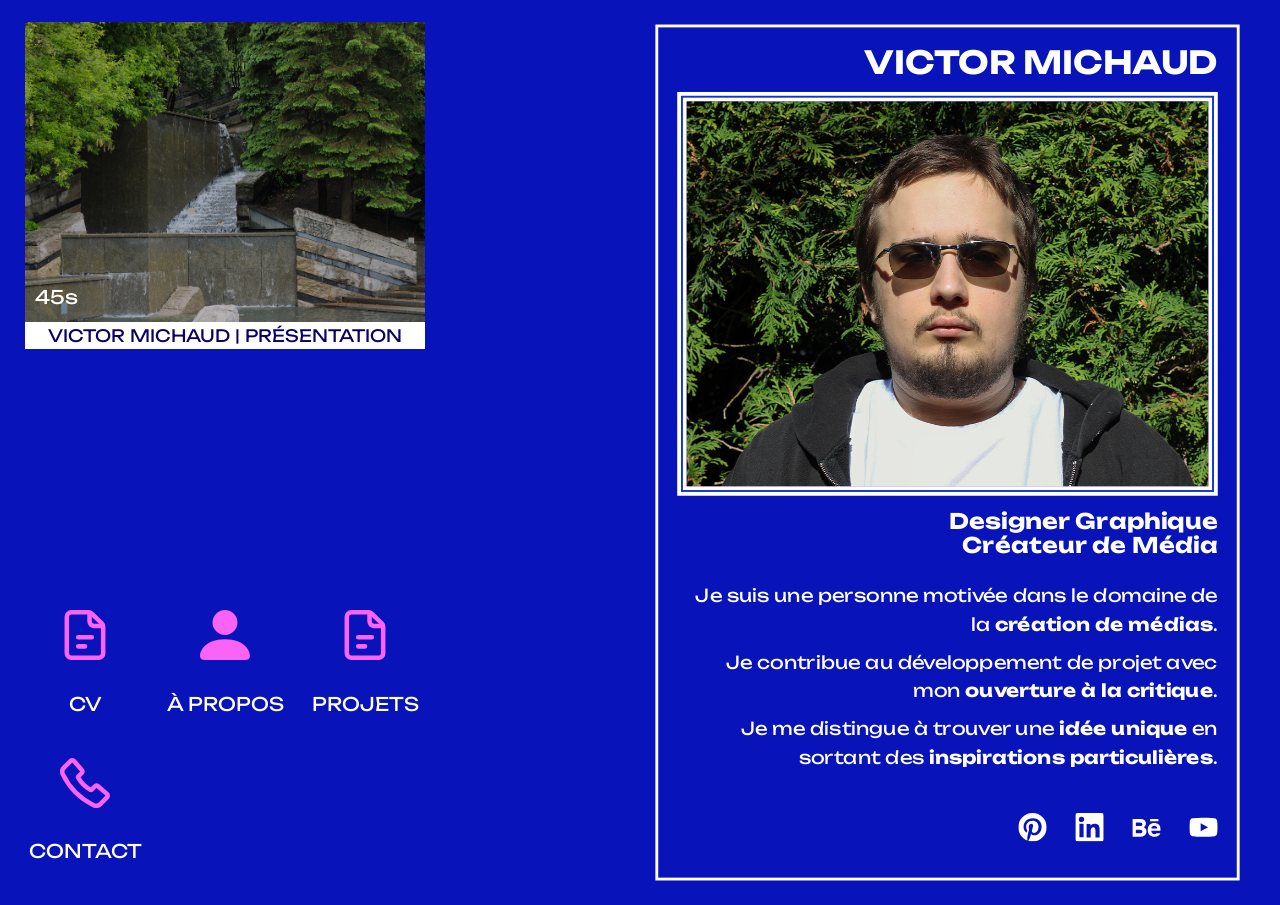
==== index.html @ b1c37953 "Import des changements" ====
<!DOCTYPE html>
<html lang="fr">

<head>
    <meta charset="utf-8" />
    <meta name="viewport" content="width=device-width, initial-scale=1.0" />
    <title>VICTOR MICHAUD | PORTFOLIO</title>

    <link rel="stylesheet" href="styles/main.css" />

    <script>
        // À décommenter lorsque rendu dans le fichier .php pour que les icônes fonctionnent dans WP
        // iconsPath = '<?php bloginfo('template_url') ?>/dist/';
    </script>
    <script src="scripts/main.js" defer></script>
</head>

<body class="body_hub">
    <section class="hub">
        <div class="wrapper">
            <div class="hub-left">
                <a class="video" href="apropos.html#video">
                    <div class="thumbnail-video">
                        <img src="assets/images/Passion_photo.jpg" alt="">
                        <p>45s</p>
                    </div>
                    <div class="video-title">
                        <p>VICTOR MICHAUD | PRÉSENTATION</p>
                    </div>
                </a>
                <nav class="nav-hub">
                    <ul>
                        <li>
                            <a href="">
                                <svg class="icon icon--stroke">
                                    <use href="#icon-document"></use>
                                </svg>
                                <p>CV</p>
                            </a>
                        </li>
                        <li>
                            <a href="apropos.html">
                                <svg class="icon">
                                    <use href="#icon-profile"></use>
                                </svg>
                                <p>À PROPOS</p>
                            </a>
                        </li>
                        <li>
                            <a href="projets.html">
                                <svg class="icon icon--stroke">
                                    <use href="#icon-document"></use>
                                </svg>
                                <p>PROJETS</p>
                            </a>
                        </li>
                        <li>
                            <a href="">
                                <svg class="icon icon--stroke">
                                    <use href="#icon-contact"></use>
                                </svg>
                                <p>CONTACT</p>
                            </a>
                        </li>
                    </ul>
                </nav>
            </div>
            <div class="profile-hub">
                <h1>VICTOR MICHAUD</h1>
                <div class="cadre-img-blanc">
                    <img src="assets/images/Photo_profile_1.jpg" alt="">
                </div>
                <div class="titre-profile">
                    <h2>Designer Graphique</h2>
                    <h2>Créateur de Média</h2>
                </div>
                <div class="valeur">
                    <p>Je suis une personne motivée dans le domaine de la <span>création de médias</span>.</p>
                    <p>Je contribue au développement de projet avec mon <span>ouverture à la critique</span>.</p>
                    <p>Je me distingue à trouver une <span>idée unique</span> en sortant des <span>inspirations particulières</span>.</p>
                </div>
                <nav class="social">
                    <ul>
                        <li>
                            <a href="https://pin.it/2HWexql4p" target="_blank">
                                <svg class="icon">
                                    <use href="#icon-pinterest"></use>
                                </svg>
                            </a>
                        </li>
                        <li>
                            <a href="https://www.linkedin.com/in/victor-michaud-154959441/" target="_blank">
                                <svg class="icon">
                                    <use href="#icon-linkedin"></use>
                                </svg>
                            </a>
                        </li>
                        <li>
                            <a href="https://www.behance.net/victormichaud" target="_blank">
                                <svg class="icon">
                                    <use href="#icon-behance"></use>
                                </svg>
                            </a>
                        </li>
                        <li>
                            <a href="https://www.youtube.com/@VVVictorMichaud" target="_blank">
                                <svg class="icon">
                                    <use href="#icon-youtube"></use>
                                </svg>
                            </a>
                        </li>
                    </ul>
                </nav>
            </div>
        </div>
    </section>
</body>

</html>
---- styles/main.css ----
@charset "UTF-8";
@import "https://fonts.googleapis.com/css2?family=Albert+Sans:ital,wght@0,100..900;1,100..900&family=Unbounded:wght@200..900&display=swap";
/* ==========================================================================
   cover / tools
   ========================================================================== */
/* ==========================================================================
   cover / typo
   ========================================================================== */
/* ==========================================================================
   COLORS / SETTINGS
   ========================================================================== */
:root {
  --color-white: #fff;
  --color-black: #18020C;
  --color-primary: #1032CF;
  --color-secondary: #FB62F6;
  --color-bg-primary: #fff;
  --color-bg-secondary: #0814BA;
  --color-texte: #09006A;
  --color-link: #1033D5;
}

/* ==========================================================================
   easing / settings
   ========================================================================== */
/* ==========================================================================
   FONTS / SETTINGS
   ========================================================================== */
:root {
  --font-primary: "unbounded", sans-serif;
  --font-secondary: "Albert Sans", sans-serif;
  --font-size-content: clamp(1rem, 0.21vw + 0.94rem, 1.13rem);
  --font-size-h1: clamp(1.25rem, 1.67vw + 0.75rem, 2.25rem);
  --font-size-h2: clamp(1rem, 0.83vw + 0.75rem, 1.5rem);
  --font-size-p: clamp(0.81rem, 0.73vw + 0.59rem, 1.25rem);
  --font-size-a: clamp(0.75rem, 0.63vw + 0.56rem, 1.13rem);
  --font-size-btn: 14px;
}

/* ==========================================================================
   DIMENSIONS / SETTINGS
   ========================================================================== */
:root {
  --spacing-xs: 5px;
  --spacing-sm: 15px;
  --spacing-md: 30px;
  --spacing-lg: 50px;
  --spacing-xl: 100px;
  --spacing-xxl: 220px;
}

/*! normalize.css v8.0.1 | MIT License | github.com/necolas/normalize.css */
/* Document
   ========================================================================== */
/**
 * 1. Correct the line height in all browsers.
 * 2. Prevent adjustments of font size after orientation changes in iOS.
 */
html {
  line-height: 1.15; /* 1 */
  -webkit-text-size-adjust: 100%; /* 2 */
}

/* Sections
     ========================================================================== */
/**
   * Remove the margin in all browsers.
   */
body {
  margin: 0;
}

/**
   * Render the `main` element consistently in IE.
   */
main {
  display: block;
}

/**
   * Correct the font size and margin on `h1` elements within `section` and
   * `article` contexts in Chrome, Firefox, and Safari.
   */
h1 {
  font-size: 2em;
  margin: 0.67em 0;
}

/* Grouping content
     ========================================================================== */
/**
   * 1. Add the correct box sizing in Firefox.
   * 2. Show the overflow in Edge and IE.
   */
hr {
  box-sizing: content-box; /* 1 */
  height: 0; /* 1 */
  overflow: visible; /* 2 */
}

/**
   * 1. Correct the inheritance and scaling of font size in all browsers.
   * 2. Correct the odd `em` font sizing in all browsers.
   */
pre {
  font-family: monospace, monospace; /* 1 */
  font-size: 1em; /* 2 */
}

/* Text-level semantics
     ========================================================================== */
/**
   * Remove the gray background on active links in IE 10.
   */
a {
  background-color: transparent;
}

/**
   * 1. Remove the bottom border in Chrome 57-
   * 2. Add the correct text decoration in Chrome, Edge, IE, Opera, and Safari.
   */
abbr[title] {
  border-bottom: none; /* 1 */
  text-decoration: underline; /* 2 */
  -webkit-text-decoration: underline dotted;
          text-decoration: underline dotted; /* 2 */
}

/**
   * Add the correct font weight in Chrome, Edge, and Safari.
   */
b,
strong {
  font-weight: bolder;
}

/**
   * 1. Correct the inheritance and scaling of font size in all browsers.
   * 2. Correct the odd `em` font sizing in all browsers.
   */
code,
kbd,
samp {
  font-family: monospace, monospace; /* 1 */
  font-size: 1em; /* 2 */
}

/**
   * Add the correct font size in all browsers.
   */
small {
  font-size: 80%;
}

/**
   * Prevent `sub` and `sup` elements from affecting the line height in
   * all browsers.
   */
sub,
sup {
  font-size: 75%;
  line-height: 0;
  position: relative;
  vertical-align: baseline;
}

sub {
  bottom: -0.25em;
}

sup {
  top: -0.5em;
}

/* Embedded content
     ========================================================================== */
/**
   * Remove the border on images inside links in IE 10.
   */
img {
  border-style: none;
}

/* Forms
     ========================================================================== */
/**
   * 1. Change the font styles in all browsers.
   * 2. Remove the margin in Firefox and Safari.
   */
button,
input,
optgroup,
select,
textarea {
  font-family: inherit; /* 1 */
  font-size: 100%; /* 1 */
  line-height: 1.15; /* 1 */
  margin: 0; /* 2 */
}

/**
   * Show the overflow in IE.
   * 1. Show the overflow in Edge.
   */
button,
input {
  /* 1 */
  overflow: visible;
}

/**
   * Remove the inheritance of text transform in Edge, Firefox, and IE.
   * 1. Remove the inheritance of text transform in Firefox.
   */
button,
select {
  /* 1 */
  text-transform: none;
}

/**
   * Correct the inability to style clickable types in iOS and Safari.
   */
button,
[type=button],
[type=reset],
[type=submit] {
  -webkit-appearance: button;
}

/**
   * Remove the inner border and padding in Firefox.
   */
button::-moz-focus-inner,
[type=button]::-moz-focus-inner,
[type=reset]::-moz-focus-inner,
[type=submit]::-moz-focus-inner {
  border-style: none;
  padding: 0;
}

/**
   * Restore the focus styles unset by the previous rule.
   */
button:-moz-focusring,
[type=button]:-moz-focusring,
[type=reset]:-moz-focusring,
[type=submit]:-moz-focusring {
  outline: 1px dotted ButtonText;
}

/**
   * Correct the padding in Firefox.
   */
fieldset {
  padding: 0.35em 0.75em 0.625em;
}

/**
   * 1. Correct the text wrapping in Edge and IE.
   * 2. Correct the color inheritance from `fieldset` elements in IE.
   * 3. Remove the padding so developers are not caught out when they zero out
   *    `fieldset` elements in all browsers.
   */
legend {
  box-sizing: border-box; /* 1 */
  color: inherit; /* 2 */
  display: table; /* 1 */
  max-width: 100%; /* 1 */
  padding: 0; /* 3 */
  white-space: normal; /* 1 */
}

/**
   * Add the correct vertical alignment in Chrome, Firefox, and Opera.
   */
progress {
  vertical-align: baseline;
}

/**
   * Remove the default vertical scrollbar in IE 10+.
   */
textarea {
  overflow: auto;
}

/**
   * 1. Add the correct box sizing in IE 10.
   * 2. Remove the padding in IE 10.
   */
[type=checkbox],
[type=radio] {
  box-sizing: border-box; /* 1 */
  padding: 0; /* 2 */
}

/**
   * Correct the cursor style of increment and decrement buttons in Chrome.
   */
[type=number]::-webkit-inner-spin-button,
[type=number]::-webkit-outer-spin-button {
  height: auto;
}

/**
   * 1. Correct the odd appearance in Chrome and Safari.
   * 2. Correct the outline style in Safari.
   */
[type=search] {
  -webkit-appearance: textfield; /* 1 */
  outline-offset: -2px; /* 2 */
}

/**
   * Remove the inner padding in Chrome and Safari on macOS.
   */
[type=search]::-webkit-search-decoration {
  -webkit-appearance: none;
}

/**
   * 1. Correct the inability to style clickable types in iOS and Safari.
   * 2. Change font properties to `inherit` in Safari.
   */
::-webkit-file-upload-button {
  -webkit-appearance: button; /* 1 */
  font: inherit; /* 2 */
}

/* Interactive
     ========================================================================== */
/*
   * Add the correct display in Edge, IE 10+, and Firefox.
   */
details {
  display: block;
}

/*
   * Add the correct display in all browsers.
   */
summary {
  display: list-item;
}

/* Misc
     ========================================================================== */
/**
   * Add the correct display in IE 10+.
   */
template {
  display: none;
}

/**
   * Add the correct display in IE 10.
   */
[hidden] {
  display: none;
}

/* ==========================================================================
   RESET / GENERIC
   ========================================================================== */
html {
  box-sizing: border-box;
}

*,
*:before,
*:after {
  box-sizing: inherit;
}

img {
  max-width: 100%;
}

.tt {
  align-items: center;
  color: var(--color-black);
  display: flex;
  height: 100vh;
  font: 800 75px/1.5 helvetica, sans-serif;
  justify-content: center;
  position: fixed;
  left: 0;
  margin: 0;
  top: 0;
  width: 100vw;
}

/* ==========================================================================
   BODY / ELEMENT
   Le body permet d'initialiser les propriétés générales de la page.
   Les éléments de la page vont hérités des propriétés inscrite dans body
   ========================================================================== */
body {
  font-family: var(--font-primary);
  font-size: var(--font-size-content);
  color: var(--color-texte);
  line-height: 1.6;
  background-color: var(--color-bg-primary);
}

/* ==========================================================================
   HEADINGS / ELEMENT
   ========================================================================== */
h1,
h2,
h3,
h4,
h5,
h6 {
  font-family: var(--font-primary);
  line-height: 1.1;
  font-weight: bold;
  margin: 0;
}

h1 {
  font-size: var(--font-size-h1);
  line-height: 1;
}

h2 {
  font-size: var(--font-size-h2);
}

h3 {
  font-size: var(--font-size-h3);
}

h4 {
  font-size: var(--font-size-h4);
}

h5 {
  font-size: var(--font-size-h5);
}

h6 {
  font-size: var(--font-size-h6);
}

em {
  font-style: italic;
}

a {
  font-size: var(--font-size-a);
}

p {
  font-size: var(--font-size-p);
}

/* ==========================================================================
   LINKS / ELEMENTS
   Style de base de tous les liens et bouton du site
   ========================================================================== */
a {
  color: inherit;
  text-decoration: none;
  transition: all 0.2s ease-in;
}
a:hover {
  color: var(--color-secondary);
}

/* ==========================================================================
   WRAPPER / ELEMENT
   ========================================================================== */
.wrapper {
  max-width: 1440px;
  width: calc(100% - var(--spacing-lg));
  margin: 0 auto;
}

header {
  --header-height: 100px;
  --header-transition: 0.3s;
  --transition-time: 0.5s;
  background-color: var(--color-bg-secondary);
  color: var(--color-white);
  position: sticky;
  top: 0;
  width: 100%;
  z-index: 10;
  transition: transform 0.5s cubic-bezier(0.645, 0.045, 0.355, 1);
}
.header-is-hidden.is-scrolling-down:not(.nav-is-active) header {
  transform: translateY(-100%) translateY(4px);
}
header .wrapper {
  display: flex;
  align-items: center;
  justify-content: space-between;
  padding: 10px 0;
}
header .wrapper .logo {
  width: 15%;
  transform: scale(1) rotateZ(-1deg);
  transition: all 0.5s ease-in;
}
header .wrapper .logo:hover {
  transform: scale(1.05) rotateZ(3deg);
}
header .wrapper .nav-header {
  display: flex;
  align-items: center;
  justify-content: center;
  gap: 50px;
}
header .wrapper .nav-header .social ul {
  display: flex;
  align-items: center;
  justify-content: center;
  gap: 30px;
  list-style: none;
  padding: 0;
}
header .wrapper .nav-header .social ul .icon {
  width: 25px;
  height: 25px;
}
header .wrapper .nav-header .nav-page ul {
  display: flex;
  align-items: center;
  justify-content: center;
  gap: 30px;
  list-style: none;
  padding: 0;
}

.header__toggle {
  --bar-height: 5px;
  --bar-spacer: 6px;
  --bar-width: 50px;
  background-color: transparent;
  border: none;
  outline: none;
  cursor: pointer;
  padding: 0;
  position: relative;
  width: var(--bar-width);
  height: var(--bar-width);
  z-index: 8;
}
.header__toggle span {
  background: var(--color-white);
  border-radius: 3px;
  height: var(--bar-height);
  width: 100%;
  position: absolute;
  top: calc(50% - var(--bar-height) / 2);
  left: calc(50% - var(--bar-width) / 2);
  transition: all var(--header-transition) cubic-bezier(0.645, 0.045, 0.355, 1);
}
.header__toggle span:nth-child(1) {
  top: calc(50% - var(--bar-height) / 2 - var(--bar-height) - var(--bar-spacer));
}
.header__toggle span:nth-child(3) {
  top: calc(50% - var(--bar-height) / 2 + var(--bar-height) + var(--bar-spacer));
}
.nav-is-active .header__toggle span:nth-child(3) {
  transform: scaleX(50%);
}
@media screen and (min-width: 1024px) {
  .header__toggle {
    display: none;
  }
}

.nav-header {
  gap: 30px;
  background-color: var(--color-bg-secondary);
  color: var(--color-white);
  position: absolute;
  top: 0;
  left: 0;
  height: 100vh;
  width: 100%;
  display: flex;
  align-items: center;
  justify-content: center;
  margin: auto;
  overflow-y: auto;
  transform: translateY(-100%);
  transition: all var(--header-transition) cubic-bezier(0.86, 0, 0.07, 1);
}
.nav-header ul {
  opacity: 0;
  transition: opacity 0.5s ease-in;
}
.nav-is-active .nav-header {
  transform: translateY(0);
  opacity: 100%;
  display: flex;
  flex-direction: column;
  justify-content: center;
}
.nav-is-active .nav-header ul {
  opacity: 100%;
}
.nav-is-active .nav-header .nav-page ul {
  display: flex;
  flex-direction: column;
}
.nav-header a {
  display: block;
  text-align: center;
}
@media screen and (min-width: 1024px) {
  .nav-header {
    overflow-y: visible;
    display: block;
    background: unset;
    position: relative;
    height: auto;
    width: auto;
    margin: 0;
    padding-top: 0;
    transform: translateY(0);
    z-index: 2;
  }
  .nav-header ul {
    flex-direction: row;
    transform: translateY(0);
    opacity: 100%;
  }
}

.nav-is-active body {
  overflow: hidden;
}
@media screen and (min-width: 1024px) {
  .nav-is-active body {
    overflow: auto;
  }
}

footer {
  background-color: var(--color-bg-secondary);
  color: var(--color-white);
  text-align: center;
  padding: 20px 0;
}
footer .wrapper {
  display: flex;
  align-items: center;
  justify-content: space-between;
  gap: 60px;
}
@media screen and (max-width: 1024px) {
  footer .wrapper {
    display: flex;
    flex-direction: column;
  }
}
footer p {
  margin: 0;
}
footer .logo {
  display: block;
  width: 15%;
  transform: scale(1) rotateZ(-1deg);
  transition: all 0.5s ease-in;
}
footer .logo:hover {
  transform: scale(1.05) rotateZ(3deg);
}
@media screen and (max-width: 1024px) {
  footer .logo {
    width: 35%;
  }
}
footer .nav-footer {
  display: flex;
  align-items: center;
  justify-content: center;
  gap: 50px;
}
footer .nav-footer .social ul {
  display: flex;
  align-items: center;
  justify-content: center;
  gap: 30px;
  list-style: none;
  padding: 0;
}
footer .nav-footer .social ul .icon {
  width: 25px;
  height: 25px;
}

.cadre-img-blanc {
  --border-size: 4px;
  background-color: var(--color-primary);
  border: var(--border-size) solid var(--color-white);
  padding: 2px;
}
.cadre-img-blanc img {
  border: var(--border-size) solid var(--color-white);
  display: block;
  width: 100%;
  height: 100%;
  -o-object-fit: cover;
     object-fit: cover;
}

.cadre-img-bleu {
  --border-size: 4px;
  background-color: var(--color-white);
  border: var(--border-size) solid var(--color-primary);
  padding: 2px;
}
.cadre-img-bleu img {
  border: var(--border-size) solid var(--color-primary);
  display: block;
  width: 100%;
  height: 100%;
  -o-object-fit: cover;
     object-fit: cover;
}

.bar {
  display: block;
  height: 4px;
  background-color: var(--color-primary);
  border-radius: 4px;
}

h1 span, h2 span, p span {
  font-weight: 700;
}

.cards-skill {
  display: flex;
  align-items: center;
  justify-content: center;
  gap: 24px;
}
.cards-skill .card-skill {
  display: flex;
  flex-direction: column;
  align-items: center;
  justify-content: center;
  padding: 5px 10px;
  gap: 10px;
  border: 4px solid var(--color-primary);
  text-align: center;
  width: 200px;
  height: 200px;
}
.cards-skill .card-skill .icon {
  color: var(--color-primary);
  width: 60px;
  height: 60px;
}
@media screen and (max-width: 1024px) {
  .cards-skill {
    display: flex;
    flex-direction: column;
  }
}

section {
  margin: 80px 0;
}

.btn {
  padding: 6px 10px;
  background-color: var(--color-secondary);
  border: 5px solid var(--color-secondary);
  color: var(--color-white);
  border-radius: 1px;
  font-size: var(--font-size-btn);
  font-weight: 700;
  transition: all 0.2s ease-in;
}
.btn:hover {
  background-color: var(--color-white);
}

.body_hub {
  background-color: var(--color-bg-secondary);
}

.hub {
  background-color: var(--color-bg-secondary);
  margin: 0;
  padding: 2px 0;
}
.hub .wrapper {
  display: flex;
  justify-content: space-between;
}
@media screen and (max-width: 1024px) {
  .hub .wrapper {
    display: flex;
    flex-direction: column-reverse;
    align-items: center;
    justify-content: center;
  }
}
.hub .hub-left {
  display: flex;
  flex-direction: column;
  align-items: left;
  justify-content: space-between;
}
.hub .hub-left .nav-hub ul {
  display: grid;
  grid-template-columns: 1fr 1fr 1fr;
  gap: 20px;
  color: var(--color-white);
  list-style: none;
  padding: 0;
}
.hub .hub-left .nav-hub ul a {
  display: flex;
  flex-direction: column;
  align-items: center;
  justify-content: center;
  gap: 10px;
}
.hub .hub-left .nav-hub ul a .icon {
  width: 50px;
  height: 50px;
  margin: 0 auto;
  color: var(--color-secondary);
  transform: rotateY(0deg) scale(1);
  transition: all 2s ease-in;
}
.hub .hub-left .nav-hub ul a:hover .icon {
  transform: rotateY(360deg) scale(1.25);
}
.hub .hub-left .nav-hub ul a:hover {
  color: var(--color-white);
}
@media screen and (max-width: 1024px) {
  .hub .hub-left .nav-hub ul {
    position: absolute;
    top: 0;
    display: flex;
    right: 18px;
  }
}
.hub .hub-left .video {
  width: 400px;
  margin-top: 20px;
}
.hub .hub-left .video .thumbnail-video {
  position: relative;
  display: flex;
}
.hub .hub-left .video .thumbnail-video img {
  -o-object-fit: contain;
     object-fit: contain;
}
.hub .hub-left .video .thumbnail-video p {
  position: absolute;
  bottom: 10px;
  left: 10px;
  color: var(--color-white);
  z-index: 3;
  margin: 0;
}
.hub .hub-left .video .thumbnail-video::before {
  content: "";
  background-color: black;
  position: absolute;
  width: 100%;
  height: 100%;
  z-index: 2;
  opacity: 30%;
  transition: all 0.2s ease-in;
}
.hub .hub-left .video .video-title {
  background-color: var(--color-white);
}
.hub .hub-left .video .video-title p {
  margin: 0;
  font-size: calc(var(--font-size-p) - 2);
}
.hub .hub-left .video:hover .thumbnail-video::before {
  opacity: 50%;
}
@media screen and (max-width: 1024px) {
  .hub .hub-left .video {
    width: 100%;
  }
}
.hub .profile-hub {
  color: var(--color-white);
  border: 3px solid var(--color-white);
  padding: 20px 20px;
  text-align: right;
  display: flex;
  flex-direction: column;
  justify-content: center;
  align-items: end;
  gap: 15px;
  width: 50%;
  transform: scale(0.95);
  order: 2;
}
.hub .profile-hub .cadre-img-blanc {
  height: 425px;
  width: 100%;
}
.hub .profile-hub p {
  margin: 10px 0;
}
.hub .profile-hub .social ul {
  display: flex;
  align-items: center;
  justify-content: right;
  gap: 30px;
  list-style: none;
  padding: 0;
}
.hub .profile-hub .social ul .icon {
  width: 30px;
  height: 30px;
}
@media screen and (max-width: 1024px) {
  .hub .profile-hub {
    width: 100%;
    text-align: center;
    align-items: center;
    margin-top: 100px;
  }
  .hub .profile-hub .titre-profile {
    text-align: center;
  }
}

.hero .wrapper {
  display: flex;
  justify-content: center;
  align-items: start;
  gap: 24px;
}
.hero .wrapper .photo-profile {
  width: 100%;
}
.hero .wrapper .info-profile {
  display: flex;
  flex-direction: column;
  gap: 10px;
  width: 100%;
}
@media screen and (max-width: 1024px) {
  .hero .wrapper {
    display: flex;
    flex-direction: column;
  }
  .hero .wrapper p {
    margin: 0;
  }
}

.qualites .wrapper, .competences .wrapper {
  text-align: center;
}
.qualites .wrapper .bar, .competences .wrapper .bar {
  margin: 10px auto;
  width: 60%;
}
.qualites .wrapper .org p, .competences .wrapper .org p {
  font-size: calc(var(--font-size-p) - 2);
}

.logiciel .wrapper {
  text-align: center;
}
.logiciel .wrapper .bar {
  margin: 10px auto;
  width: 50%;
}
.logiciel .wrapper .logiciel-container {
  display: flex;
  align-items: center;
  justify-content: center;
  gap: 24px;
}
.logiciel .wrapper .logiciel-container .icon {
  color: var(--color-primary);
  width: 78px;
  height: 78px;
}
@media screen and (max-width: 1024px) {
  .logiciel .wrapper .logiciel-container {
    display: flex;
    flex-direction: column;
  }
}

.passion .wrapper {
  text-align: center;
}
.passion .wrapper .cards-passions {
  display: grid;
  grid-template-columns: 1fr 1fr;
  gap: 24px;
}
@media screen and (max-width: 1024px) {
  .passion .wrapper .cards-passions {
    display: grid;
    grid-template-columns: 1fr;
  }
}
.passion .wrapper .bar {
  margin: 10px auto;
  width: 25%;
}

/* VIDEO */
.video {
  text-align: center;
  height: 0;
  padding-bottom: 56.25%;
  position: relative;
  margin-bottom: 30px;
}
.video img {
  -o-object-fit: cover;
     object-fit: cover;
  height: 100%;
  width: 100%;
}
.video h1 {
  padding: 30px 0;
}
.video .icon {
  color: var(--color-white);
  opacity: 0;
  position: absolute;
  top: 50%;
  left: 50%;
  text-shadow: 0 0 4px rgb(0, 0, 0);
  transition: 0.4s cubic-bezier(0.19, 1, 0.22, 1);
  transition-property: opacity, transform;
  transform-origin: 0 0;
  transform: translate(-50%, -50%);
  z-index: 2;
}
.is-video-ready .video .icon {
  opacity: 0.8;
}
.video:hover .icon {
  transform: scale(0.9) translate(-50%, -50%);
  opacity: 0.9;
}

.video__media {
  position: absolute;
  top: 0;
  left: 0;
  height: 100%;
  width: 100%;
}

/* CTA */
.cta {
  text-align: center;
}
.cta h2 {
  padding: 20px 0;
}
.cta .btn {
  text-align: right;
}

.projets .wrapper h1 {
  text-align: center;
  margin: 35px 0;
}
.projets .wrapper .cards-projets {
  display: grid;
  grid-template-columns: 1fr 1fr;
  gap: 25px;
}
.projets .wrapper .cards-projets .card-projet {
  border: 6px solid var(--color-primary);
  background-color: var(--color-primary);
  position: relative;
  transition: all 0.2s ease-in;
}
.projets .wrapper .cards-projets .card-projet img {
  border-bottom: 6px solid var(--color-primary);
  height: 400px;
  width: 100%;
}
.projets .wrapper .cards-projets .card-projet .projet-content {
  color: var(--color-white);
  padding: 20px;
  display: flex;
  flex-direction: column;
  justify-content: center;
  align-items: left;
  gap: 20px;
  height: 250px;
}
.projets .wrapper .cards-projets .card-projet .projet-content h1 {
  text-align: left;
  margin: 0;
}
.projets .wrapper .cards-projets .card-projet .projet-content p {
  margin: 0;
}
.projets .wrapper .cards-projets .card-projet .projet-content .smaller {
  font-size: calc(var(--font-size-p) - 2);
}
.projets .wrapper .cards-projets .card-projet .cta-behance {
  position: absolute;
  display: flex;
  align-items: center;
  justify-content: center;
  gap: 20px;
  background-color: var(--color-primary);
  color: var(--color-primary);
  right: 0;
  bottom: 40%;
  transform-origin: bottom;
  transform: scaleY(0);
  transition: all 0.3s ease-in;
  padding: 10px 14px;
}
.projets .wrapper .cards-projets .card-projet .cta-behance .icon {
  width: 50px;
  height: 50px;
}
.projets .wrapper .cards-projets .card-projet:hover {
  background-color: var(--color-white);
}
.projets .wrapper .cards-projets .card-projet:hover .projet-content {
  color: var(--color-primary);
}
.projets .wrapper .cards-projets .card-projet:hover .cta-behance {
  transform: scaleY(100%);
  color: var(--color-white);
}
@media screen and (max-width: 1024px) {
  .projets .wrapper .cards-projets {
    display: grid;
    grid-template-columns: 1fr;
  }
  .projets .wrapper .cards-projets .card-projet .projet-content {
    justify-content: right;
    height: 200px;
    padding: 10px;
    gap: 10px;
  }
  .projets .wrapper .cards-projets .card-projet .cta-behance {
    transform: scaleY(100%);
    color: var(--color-white);
    top: 0;
    bottom: 100%;
    width: 100%;
  }
  .projets .wrapper .cards-projets .card-projet .cta-behance .icon {
    width: 10px;
    height: 10px;
  }
  .projets .wrapper .cards-projets .card-projet img {
    -o-object-fit: cover;
       object-fit: cover;
    height: 300px;
  }
}

/* ==========================================================================
   icons / component
   ========================================================================== */
.icon {
  fill: currentColor;
  display: inline-block;
  flex: 0 0 auto;
  height: 1em;
  vertical-align: middle;
  width: 1em;
  stroke: transparent;
}

.icon--stroke {
  fill: transparent;
  stroke: currentColor;
}

.icon--xs {
  height: 0.75em;
  width: 0.75em;
}

.icon--sm {
  height: 0.8em;
  width: 0.8em;
}

.icon--md {
  height: 1.25em;
  width: 1.25em;
}

.icon--lg {
  height: 1.75em;
  width: 1.75em;
}

.icon--xl {
  height: 6em;
  width: 6em;
}
/*# sourceMappingURL=main.css.map */
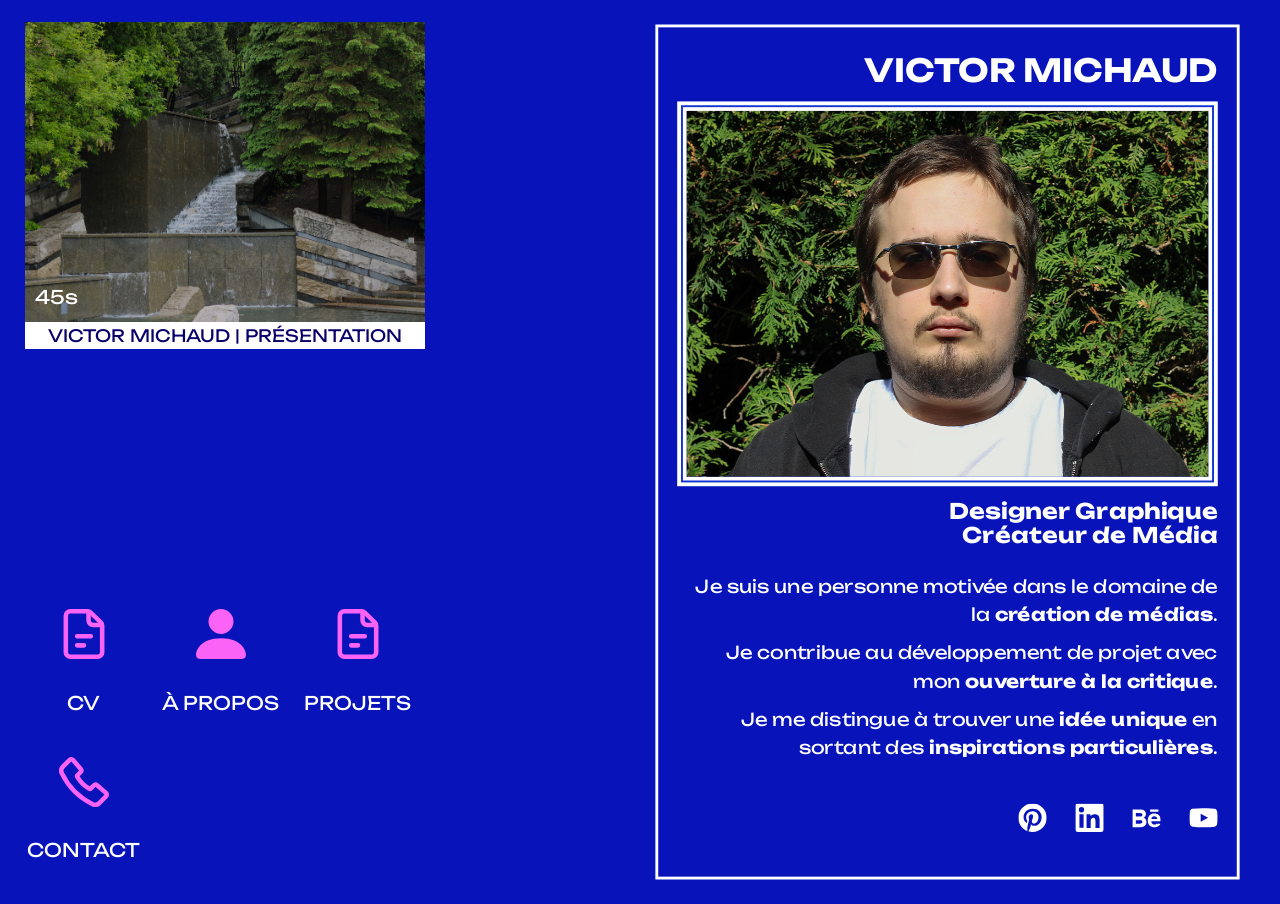
==== commit a2411d1c: "Import Contact/404 et test hub" ====
--- a/index.html
+++ b/index.html
@@ -55,7 +55,7 @@
                             </a>
                         </li>
                         <li>
-                            <a href="">
+                            <a href="contact.html">
                                 <svg class="icon icon--stroke">
                                     <use href="#icon-contact"></use>
                                 </svg>
--- a/styles/main.css
+++ b/styles/main.css
@@ -785,14 +785,131 @@
   background-color: var(--color-white);
 }
 
+.has-js {
+  --transition-time: 0.5s;
+}
+.has-js [data-scrolly=fromLeft] {
+  opacity: 0;
+  transform: scaleX(0.5);
+  transition: all var(--transition-time) ease-out;
+  transform-origin: left;
+}
+.has-js [data-scrolly=fromLeft].is-active {
+  opacity: 1;
+  transform: scaleX(1);
+}
+.has-js [data-scrolly=fromRight] {
+  opacity: 0;
+  transform: scaleX(0.5);
+  transition: all var(--transition-time) ease-out;
+  transform-origin: right;
+}
+.has-js [data-scrolly=fromRight].is-active {
+  opacity: 1;
+  transform: scaleX(1);
+}
+.has-js [data-scrolly=skillTop] {
+  opacity: 0;
+  transform: scaleY(0);
+  transform-origin: top;
+  transition: all var(--transition-time) ease-out;
+}
+.has-js [data-scrolly=skillTop].is-active {
+  opacity: 1;
+  transform: scaleY(1);
+}
+.has-js [data-scrolly=skillBottom] {
+  opacity: 0;
+  transform: scaleY(0);
+  transform-origin: bottom;
+  transition: all var(--transition-time) ease-out;
+}
+.has-js [data-scrolly=skillBottom].is-active {
+  opacity: 1;
+  transform: scaleY(1);
+}
+.has-js [data-scrolly=opacity] {
+  opacity: 0;
+  transition: all var(--transition-time) ease-out;
+}
+.has-js [data-scrolly=opacity].is-active {
+  opacity: 1;
+}
+.has-js [data-scrolly=projet] {
+  opacity: 0;
+  transform: scaleY(0.5);
+  transform-origin: top;
+  transition: all var(--transition-time) ease-out;
+}
+.has-js [data-scrolly=projet].is-active {
+  transform: scaleY(1);
+  opacity: 1;
+}
+.has-js [data-scrolly=video] {
+  opacity: 0.5;
+  transform: scale(0.9) translateY(-20px);
+  transform-origin: top;
+  transition: all var(--transition-time) ease-out;
+}
+.has-js [data-scrolly=video].is-active {
+  transform: scale(1) translateY(0);
+  opacity: 1;
+}
+
+.quatrecentquatre {
+  background-color: var(--color-bg-secondary);
+  color: var(--color-white);
+}
+.quatrecentquatre section .wrapper {
+  display: flex;
+  flex-direction: column;
+  gap: 40px;
+}
+.quatrecentquatre section .wrapper .sourir {
+  font-size: 160px;
+}
+.quatrecentquatre section .wrapper .btn {
+  width: 16%;
+}
+
+.contact {
+  margin: 0;
+  text-align: center;
+  width: 100vw;
+  height: 100%;
+  max-width: 100%;
+  display: flex;
+  align-items: center;
+  justify-content: center;
+}
+.contact .wrapper {
+  display: flex;
+  flex-direction: column;
+  gap: 80px;
+}
+.contact .methode_contact {
+  display: flex;
+  flex-direction: column;
+  gap: 30px;
+}
+.contact .methode_contact .icon {
+  width: 50px;
+  height: 50px;
+}
+
 .body_hub {
   background-color: var(--color-bg-secondary);
+  height: 100%;
+  padding: 0;
+  margin: 0;
 }
 
 .hub {
   background-color: var(--color-bg-secondary);
   margin: 0;
   padding: 2px 0;
+  width: 100%;
+  height: 100%;
 }
 .hub .wrapper {
   display: flex;
@@ -809,8 +926,9 @@
 .hub .hub-left {
   display: flex;
   flex-direction: column;
-  align-items: left;
+  align-items: flex-start;
   justify-content: space-between;
+  height: 100vh;
 }
 .hub .hub-left .nav-hub ul {
   display: grid;
@@ -905,11 +1023,13 @@
   align-items: end;
   gap: 15px;
   width: 50%;
+  height: 100vh;
   transform: scale(0.95);
   order: 2;
+  position: relative;
 }
 .hub .profile-hub .cadre-img-blanc {
-  height: 425px;
+  height: 45vh;
   width: 100%;
 }
 .hub .profile-hub p {
@@ -938,6 +1058,11 @@
     text-align: center;
   }
 }
+@media screen and (max-height: 840px) {
+  .hub .profile-hub {
+    gap: 5px;
+  }
+}
 
 .hero .wrapper {
   display: flex;
@@ -964,6 +1089,9 @@
   }
 }
 
+.qualites, .competences {
+  margin: 260px 0;
+}
 .qualites .wrapper, .competences .wrapper {
   text-align: center;
 }
@@ -1072,8 +1200,11 @@
 .cta h2 {
   padding: 20px 0;
 }
-.cta .btn {
-  text-align: right;
+.cta .btn_container {
+  display: flex;
+  align-items: center;
+  justify-content: center;
+  gap: 100px;
 }
 
 .projets .wrapper h1 {
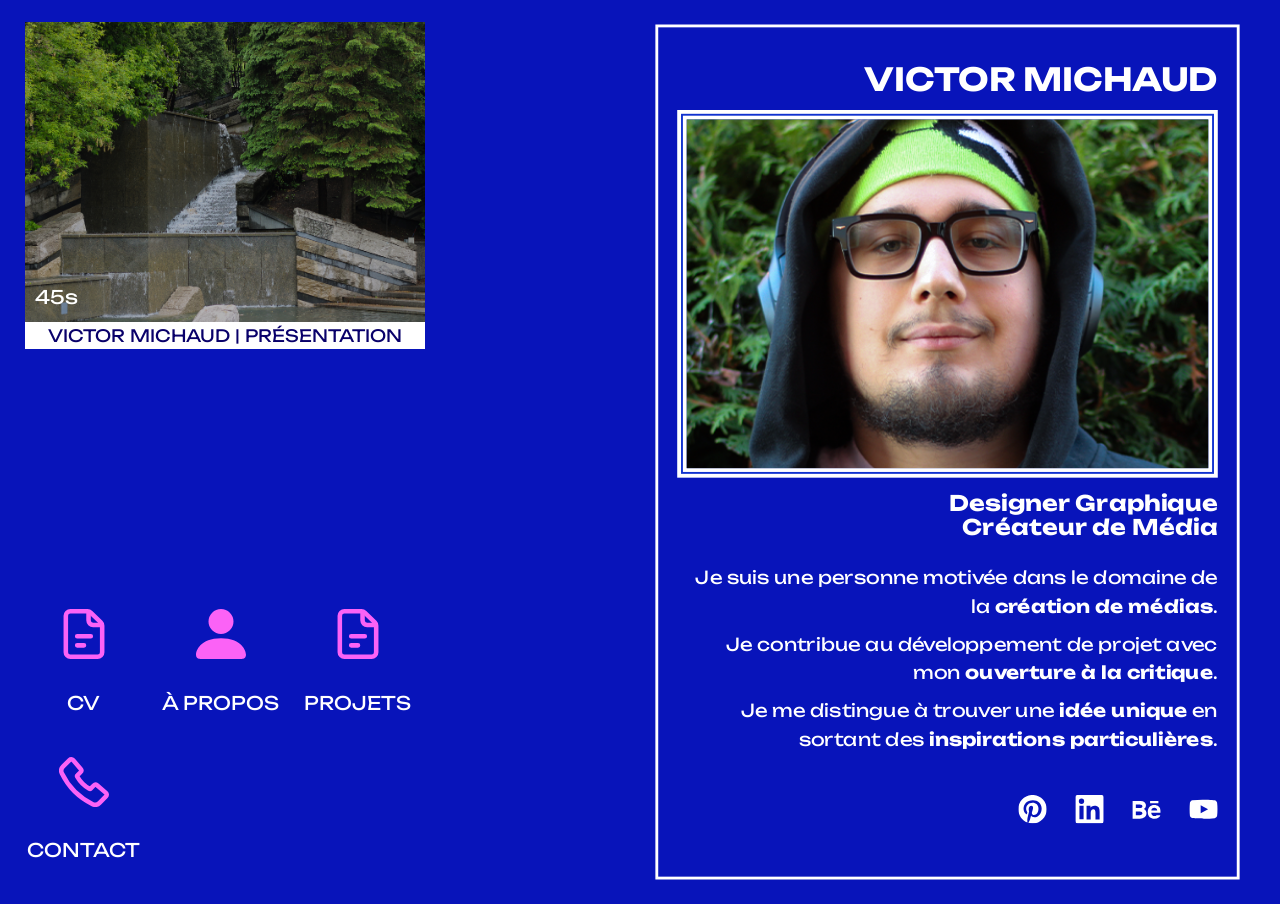
==== commit dee002a4: "Update Pfp et logo" ====
--- a/index.html
+++ b/index.html
@@ -68,7 +68,7 @@
             <div class="profile-hub">
                 <h1>VICTOR MICHAUD</h1>
                 <div class="cadre-img-blanc">
-                    <img src="assets/images/Photo_profile_1.jpg" alt="">
+                    <img src="assets/images/Photo_profile_1.png" alt="">
                 </div>
                 <div class="titre-profile">
                     <h2>Designer Graphique</h2>
--- a/styles/main.css
+++ b/styles/main.css
@@ -501,12 +501,17 @@
   padding: 10px 0;
 }
 header .wrapper .logo {
-  width: 15%;
+  width: 10%;
   transform: scale(1) rotateZ(-1deg);
   transition: all 0.5s ease-in;
 }
 header .wrapper .logo:hover {
   transform: scale(1.05) rotateZ(3deg);
+}
+@media screen and (max-width: 1024px) {
+  header .wrapper .logo {
+    width: 20%;
+  }
 }
 header .wrapper .nav-header {
   display: flex;
@@ -646,13 +651,13 @@
   background-color: var(--color-bg-secondary);
   color: var(--color-white);
   text-align: center;
-  padding: 20px 0;
+  padding: 40px 0;
 }
 footer .wrapper {
   display: flex;
   align-items: center;
   justify-content: space-between;
-  gap: 60px;
+  gap: 50px;
 }
 @media screen and (max-width: 1024px) {
   footer .wrapper {
@@ -665,7 +670,7 @@
 }
 footer .logo {
   display: block;
-  width: 15%;
+  width: 10%;
   transform: scale(1) rotateZ(-1deg);
   transition: all 0.5s ease-in;
 }
@@ -674,7 +679,7 @@
 }
 @media screen and (max-width: 1024px) {
   footer .logo {
-    width: 35%;
+    width: 20%;
   }
 }
 footer .nav-footer {
@@ -967,6 +972,11 @@
     right: 18px;
   }
 }
+@media screen and (max-width: 1024px) {
+  .hub .hub-left {
+    height: 0;
+  }
+}
 .hub .hub-left .video {
   width: 400px;
   margin-top: 20px;
@@ -1029,8 +1039,14 @@
   position: relative;
 }
 .hub .profile-hub .cadre-img-blanc {
-  height: 45vh;
+  height: 43vh;
   width: 100%;
+}
+.hub .profile-hub .cadre-img-blanc img {
+  -o-object-fit: cover;
+     object-fit: cover;
+  -o-object-position: center;
+     object-position: center;
 }
 .hub .profile-hub p {
   margin: 10px 0;
@@ -1061,6 +1077,7 @@
 @media screen and (max-height: 840px) {
   .hub .profile-hub {
     gap: 5px;
+    transform: scale(0.85);
   }
 }
 
@@ -1224,6 +1241,10 @@
 }
 .projets .wrapper .cards-projets .card-projet img {
   border-bottom: 6px solid var(--color-primary);
+  -o-object-fit: cover;
+     object-fit: cover;
+  -o-object-position: top;
+     object-position: top;
   height: 400px;
   width: 100%;
 }
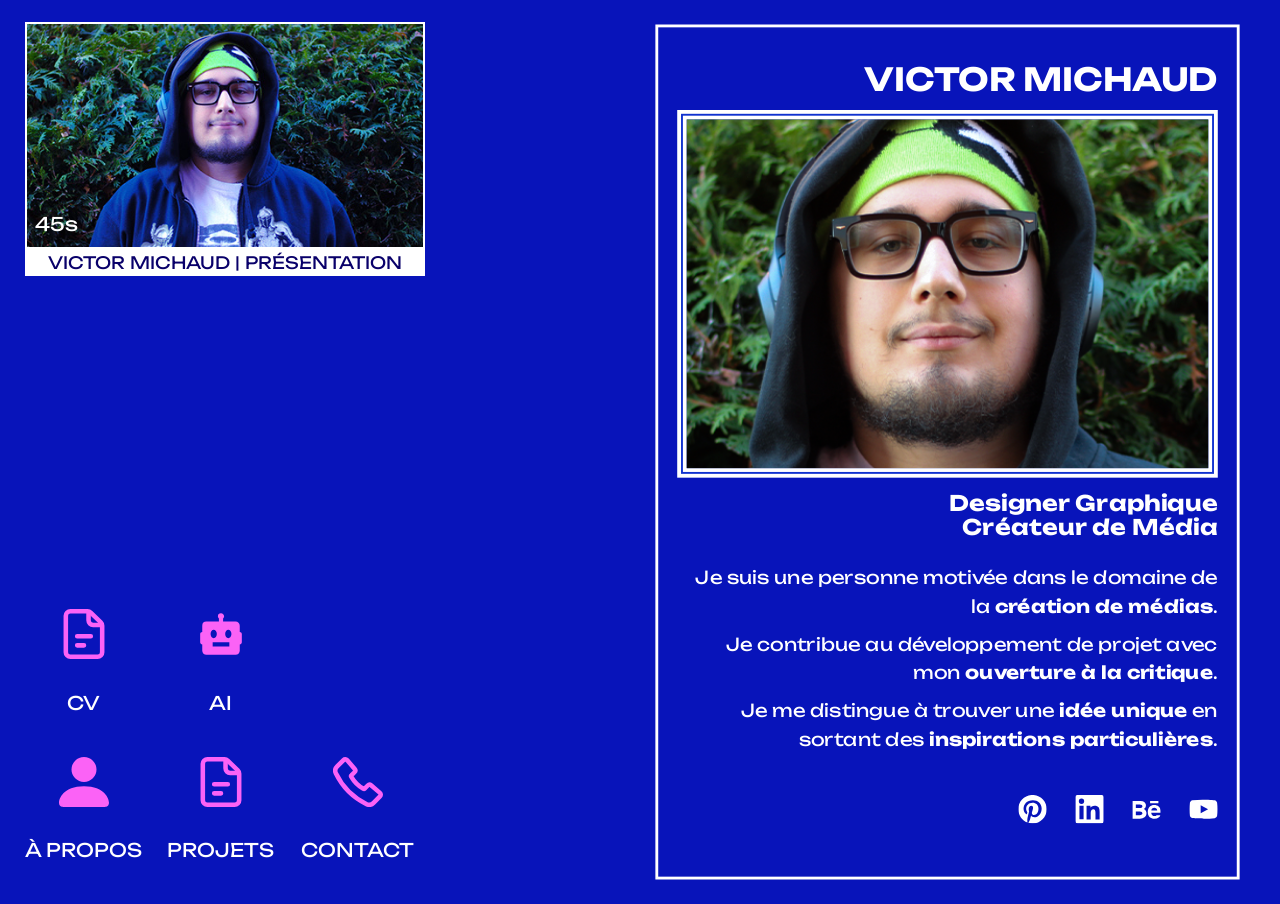
==== commit 114f3448: "Update flavicon, page AI et new pfp" ====
--- a/index.html
+++ b/index.html
@@ -5,6 +5,7 @@
     <meta charset="utf-8" />
     <meta name="viewport" content="width=device-width, initial-scale=1.0" />
     <title>VICTOR MICHAUD | PORTFOLIO</title>
+    <link rel="icon" type="image/x-icon" href="assets/images/favicon.ico">
 
     <link rel="stylesheet" href="styles/main.css" />
 
@@ -21,7 +22,7 @@
             <div class="hub-left">
                 <a class="video" href="apropos.html#video">
                     <div class="thumbnail-video">
-                        <img src="assets/images/Passion_photo.jpg" alt="">
+                        <img src="assets/images/thumbnail_video_presentation_small.jpg" alt="">
                         <p>45s</p>
                     </div>
                     <div class="video-title">
@@ -31,13 +32,22 @@
                 <nav class="nav-hub">
                     <ul>
                         <li>
-                            <a href="">
+                            <a href="cv.html">
                                 <svg class="icon icon--stroke">
                                     <use href="#icon-document"></use>
                                 </svg>
                                 <p>CV</p>
                             </a>
                         </li>
+                        <li>
+                            <a href="ai.html">
+                                <svg class="icon">
+                                    <use href="#icon-ai"></use>
+                                </svg>
+                                <p>AI</p>
+                            </a>
+                        </li>
+                        <li><!--Laisser vide--></li>
                         <li>
                             <a href="apropos.html">
                                 <svg class="icon">
--- a/styles/main.css
+++ b/styles/main.css
@@ -861,47 +861,6 @@
   opacity: 1;
 }
 
-.quatrecentquatre {
-  background-color: var(--color-bg-secondary);
-  color: var(--color-white);
-}
-.quatrecentquatre section .wrapper {
-  display: flex;
-  flex-direction: column;
-  gap: 40px;
-}
-.quatrecentquatre section .wrapper .sourir {
-  font-size: 160px;
-}
-.quatrecentquatre section .wrapper .btn {
-  width: 16%;
-}
-
-.contact {
-  margin: 0;
-  text-align: center;
-  width: 100vw;
-  height: 100%;
-  max-width: 100%;
-  display: flex;
-  align-items: center;
-  justify-content: center;
-}
-.contact .wrapper {
-  display: flex;
-  flex-direction: column;
-  gap: 80px;
-}
-.contact .methode_contact {
-  display: flex;
-  flex-direction: column;
-  gap: 30px;
-}
-.contact .methode_contact .icon {
-  width: 50px;
-  height: 50px;
-}
-
 .body_hub {
   background-color: var(--color-bg-secondary);
   height: 100%;
@@ -988,6 +947,7 @@
 .hub .hub-left .video .thumbnail-video img {
   -o-object-fit: contain;
      object-fit: contain;
+  border: solid 2px var(--color-white);
 }
 .hub .hub-left .video .thumbnail-video p {
   position: absolute;
@@ -999,12 +959,12 @@
 }
 .hub .hub-left .video .thumbnail-video::before {
   content: "";
-  background-color: black;
+  background-color: white;
   position: absolute;
   width: 100%;
   height: 100%;
   z-index: 2;
-  opacity: 30%;
+  opacity: 0;
   transition: all 0.2s ease-in;
 }
 .hub .hub-left .video .video-title {
@@ -1015,7 +975,7 @@
   font-size: calc(var(--font-size-p) - 2);
 }
 .hub .hub-left .video:hover .thumbnail-video::before {
-  opacity: 50%;
+  opacity: 10%;
 }
 @media screen and (max-width: 1024px) {
   .hub .hub-left .video {
@@ -1326,6 +1286,66 @@
   }
 }
 
+.quatrecentquatre {
+  background-color: var(--color-bg-secondary);
+  color: var(--color-white);
+}
+.quatrecentquatre section .wrapper {
+  display: flex;
+  flex-direction: column;
+  gap: 40px;
+}
+.quatrecentquatre section .wrapper .sourir {
+  font-size: 160px;
+}
+.quatrecentquatre section .wrapper .btn {
+  width: 16%;
+}
+
+.contact {
+  margin: 0;
+  text-align: center;
+  width: 100vw;
+  height: 100%;
+  max-width: 100%;
+  display: flex;
+  align-items: center;
+  justify-content: center;
+}
+.contact .wrapper {
+  display: flex;
+  flex-direction: column;
+  gap: 80px;
+}
+.contact .methode_contact {
+  display: flex;
+  flex-direction: column;
+  gap: 30px;
+}
+.contact .methode_contact .icon {
+  width: 50px;
+  height: 50px;
+}
+
+.ai {
+  text-align: center;
+  display: flex;
+  align-items: center;
+  justify-content: center;
+}
+.ai .icon {
+  width: 100px;
+  height: 100px;
+  padding: 20px;
+  color: var(--color-primary);
+}
+.ai h1 {
+  margin: 40px 0;
+}
+.ai p {
+  margin: 10px 0;
+}
+
 /* ==========================================================================
    icons / component
    ========================================================================== */
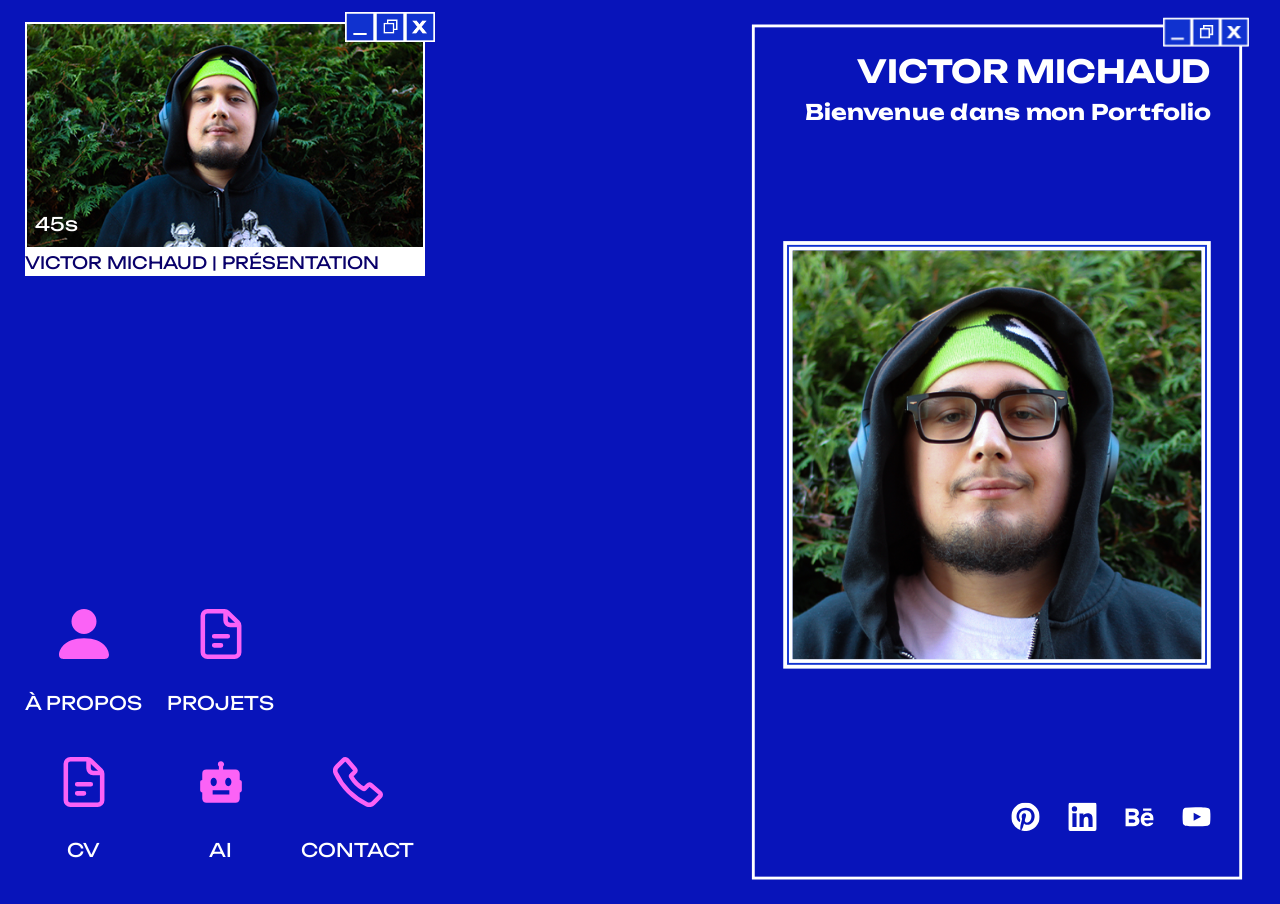
==== commit e5cdb604: "Import des changements" ====
--- a/index.html
+++ b/index.html
@@ -20,7 +20,7 @@
     <section class="hub">
         <div class="wrapper">
             <div class="hub-left">
-                <a class="video" href="apropos.html#video">
+                <a class="video_hub" href="apropos.html#video">
                     <div class="thumbnail-video">
                         <img src="assets/images/thumbnail_video_presentation_small.jpg" alt="">
                         <p>45s</p>
@@ -28,9 +28,31 @@
                     <div class="video-title">
                         <p>VICTOR MICHAUD | PRÉSENTATION</p>
                     </div>
+                    <div class="window-btn">
+                        <img src="assets/images/dash.png" alt="">
+                        <img src="assets/images/square.png" alt="">
+                        <img src="assets/images/close.png" alt="">
+                    </div>
                 </a>
                 <nav class="nav-hub">
                     <ul>
+                        <li>
+                            <a href="apropos.html">
+                                <svg class="icon">
+                                    <use href="#icon-profile"></use>
+                                </svg>
+                                <p>À PROPOS</p>
+                            </a>
+                        </li>
+                        <li>
+                            <a href="projets.html">
+                                <svg class="icon icon--stroke">
+                                    <use href="#icon-document"></use>
+                                </svg>
+                                <p>PROJETS</p>
+                            </a>
+                        </li>
+                        <li><!--Laisser vide--></li>
                         <li>
                             <a href="cv.html">
                                 <svg class="icon icon--stroke">
@@ -47,25 +69,8 @@
                                 <p>AI</p>
                             </a>
                         </li>
-                        <li><!--Laisser vide--></li>
                         <li>
-                            <a href="apropos.html">
-                                <svg class="icon">
-                                    <use href="#icon-profile"></use>
-                                </svg>
-                                <p>À PROPOS</p>
-                            </a>
-                        </li>
-                        <li>
-                            <a href="projets.html">
-                                <svg class="icon icon--stroke">
-                                    <use href="#icon-document"></use>
-                                </svg>
-                                <p>PROJETS</p>
-                            </a>
-                        </li>
-                        <li>
-                            <a href="contact.html">
+                            <a href="apropos.html#contact">
                                 <svg class="icon icon--stroke">
                                     <use href="#icon-contact"></use>
                                 </svg>
@@ -76,18 +81,17 @@
                 </nav>
             </div>
             <div class="profile-hub">
-                <h1>VICTOR MICHAUD</h1>
+                <div class="window-btn">
+                    <img src="assets/images/dash.png" alt="">
+                    <img src="assets/images/square.png" alt="">
+                    <img src="assets/images/close.png" alt="">
+                </div>
+                <div class="titre-profile">
+                    <h1>VICTOR MICHAUD</h1>
+                    <h2>Bienvenue dans mon Portfolio</h2>
+                </div>
                 <div class="cadre-img-blanc">
                     <img src="assets/images/Photo_profile_1.png" alt="">
-                </div>
-                <div class="titre-profile">
-                    <h2>Designer Graphique</h2>
-                    <h2>Créateur de Média</h2>
-                </div>
-                <div class="valeur">
-                    <p>Je suis une personne motivée dans le domaine de la <span>création de médias</span>.</p>
-                    <p>Je contribue au développement de projet avec mon <span>ouverture à la critique</span>.</p>
-                    <p>Je me distingue à trouver une <span>idée unique</span> en sortant des <span>inspirations particulières</span>.</p>
                 </div>
                 <nav class="social">
                     <ul>
--- a/styles/main.css
+++ b/styles/main.css
@@ -790,6 +790,18 @@
   background-color: var(--color-white);
 }
 
+.window-btn {
+  position: absolute;
+  top: -10px;
+  right: -10px;
+  z-index: 2;
+  display: flex;
+  background-color: var(--color-white);
+}
+.window-btn img {
+  width: 30px;
+}
+
 .has-js {
   --transition-time: 0.5s;
 }
@@ -924,32 +936,29 @@
   color: var(--color-white);
 }
 @media screen and (max-width: 1024px) {
-  .hub .hub-left .nav-hub ul {
-    position: absolute;
-    top: 0;
+  .hub .hub-left {
+    height: initial;
     display: flex;
-    right: 18px;
-  }
-}
-@media screen and (max-width: 1024px) {
-  .hub .hub-left {
-    height: 0;
-  }
-}
-.hub .hub-left .video {
+    flex-direction: column-reverse;
+    justify-content: center;
+    align-items: center;
+  }
+}
+.hub .hub-left .video_hub {
+  position: relative;
   width: 400px;
   margin-top: 20px;
 }
-.hub .hub-left .video .thumbnail-video {
+.hub .hub-left .video_hub .thumbnail-video {
   position: relative;
   display: flex;
 }
-.hub .hub-left .video .thumbnail-video img {
+.hub .hub-left .video_hub .thumbnail-video img {
   -o-object-fit: contain;
      object-fit: contain;
   border: solid 2px var(--color-white);
 }
-.hub .hub-left .video .thumbnail-video p {
+.hub .hub-left .video_hub .thumbnail-video p {
   position: absolute;
   bottom: 10px;
   left: 10px;
@@ -957,7 +966,7 @@
   z-index: 3;
   margin: 0;
 }
-.hub .hub-left .video .thumbnail-video::before {
+.hub .hub-left .video_hub .thumbnail-video::before {
   content: "";
   background-color: white;
   position: absolute;
@@ -967,39 +976,37 @@
   opacity: 0;
   transition: all 0.2s ease-in;
 }
-.hub .hub-left .video .video-title {
+.hub .hub-left .video_hub .video-title {
   background-color: var(--color-white);
 }
-.hub .hub-left .video .video-title p {
+.hub .hub-left .video_hub .video-title p {
   margin: 0;
   font-size: calc(var(--font-size-p) - 2);
 }
-.hub .hub-left .video:hover .thumbnail-video::before {
+.hub .hub-left .video_hub:hover .thumbnail-video::before {
   opacity: 10%;
 }
 @media screen and (max-width: 1024px) {
-  .hub .hub-left .video {
+  .hub .hub-left .video_hub {
     width: 100%;
+    padding-bottom: 10px;
   }
 }
 .hub .profile-hub {
   color: var(--color-white);
   border: 3px solid var(--color-white);
-  padding: 20px 20px;
+  padding: 30px;
   text-align: right;
   display: flex;
   flex-direction: column;
-  justify-content: center;
+  justify-content: space-between;
   align-items: end;
-  gap: 15px;
-  width: 50%;
-  height: 100vh;
   transform: scale(0.95);
   order: 2;
   position: relative;
 }
 .hub .profile-hub .cadre-img-blanc {
-  height: 43vh;
+  height: 50vh;
   width: 100%;
 }
 .hub .profile-hub .cadre-img-blanc img {
@@ -1023,12 +1030,16 @@
   width: 30px;
   height: 30px;
 }
+.hub .profile-hub .titre-profile {
+  display: flex;
+  flex-direction: column;
+  gap: 15px;
+}
 @media screen and (max-width: 1024px) {
   .hub .profile-hub {
     width: 100%;
     text-align: center;
     align-items: center;
-    margin-top: 100px;
   }
   .hub .profile-hub .titre-profile {
     text-align: center;
@@ -1067,7 +1078,7 @@
 }
 
 .qualites, .competences {
-  margin: 260px 0;
+  margin: 300px 0;
 }
 .qualites .wrapper, .competences .wrapper {
   text-align: center;
@@ -1118,6 +1129,9 @@
     display: grid;
     grid-template-columns: 1fr;
   }
+}
+.passion .wrapper .cards-passions h2 {
+  margin: 25px 0;
 }
 .passion .wrapper .bar {
   margin: 10px auto;
@@ -1130,7 +1144,7 @@
   height: 0;
   padding-bottom: 56.25%;
   position: relative;
-  margin-bottom: 30px;
+  margin-bottom: 0;
 }
 .video img {
   -o-object-fit: cover;
@@ -1172,6 +1186,7 @@
 
 /* CTA */
 .cta {
+  margin: 0;
   text-align: center;
 }
 .cta h2 {
@@ -1182,6 +1197,23 @@
   align-items: center;
   justify-content: center;
   gap: 100px;
+}
+@media screen and (max-width: 1600px) {
+  .cta {
+    margin: 60px 0;
+  }
+}
+@media screen and (max-width: 1024px) {
+  .cta {
+    margin: 60px 0;
+  }
+  .cta .btn_container {
+    display: flex;
+    flex-direction: column;
+    align-items: center;
+    justify-content: center;
+    gap: 40px;
+  }
 }
 
 .projets .wrapper h1 {
@@ -1301,21 +1333,25 @@
 .quatrecentquatre section .wrapper .btn {
   width: 16%;
 }
+@media screen and (max-width: 768px) {
+  .quatrecentquatre section .wrapper .btn {
+    width: 50%;
+  }
+}
 
 .contact {
-  margin: 0;
   text-align: center;
-  width: 100vw;
-  height: 100%;
-  max-width: 100%;
-  display: flex;
-  align-items: center;
-  justify-content: center;
 }
 .contact .wrapper {
   display: flex;
   flex-direction: column;
   gap: 80px;
+}
+.contact .methode_container {
+  display: flex;
+  align-items: center;
+  justify-content: center;
+  gap: 200px;
 }
 .contact .methode_contact {
   display: flex;
@@ -1325,6 +1361,15 @@
 .contact .methode_contact .icon {
   width: 50px;
   height: 50px;
+}
+@media screen and (max-width: 1024px) {
+  .contact .methode_container {
+    display: flex;
+    flex-direction: column;
+    align-items: center;
+    justify-content: center;
+    gap: 50px;
+  }
 }
 
 .ai {
